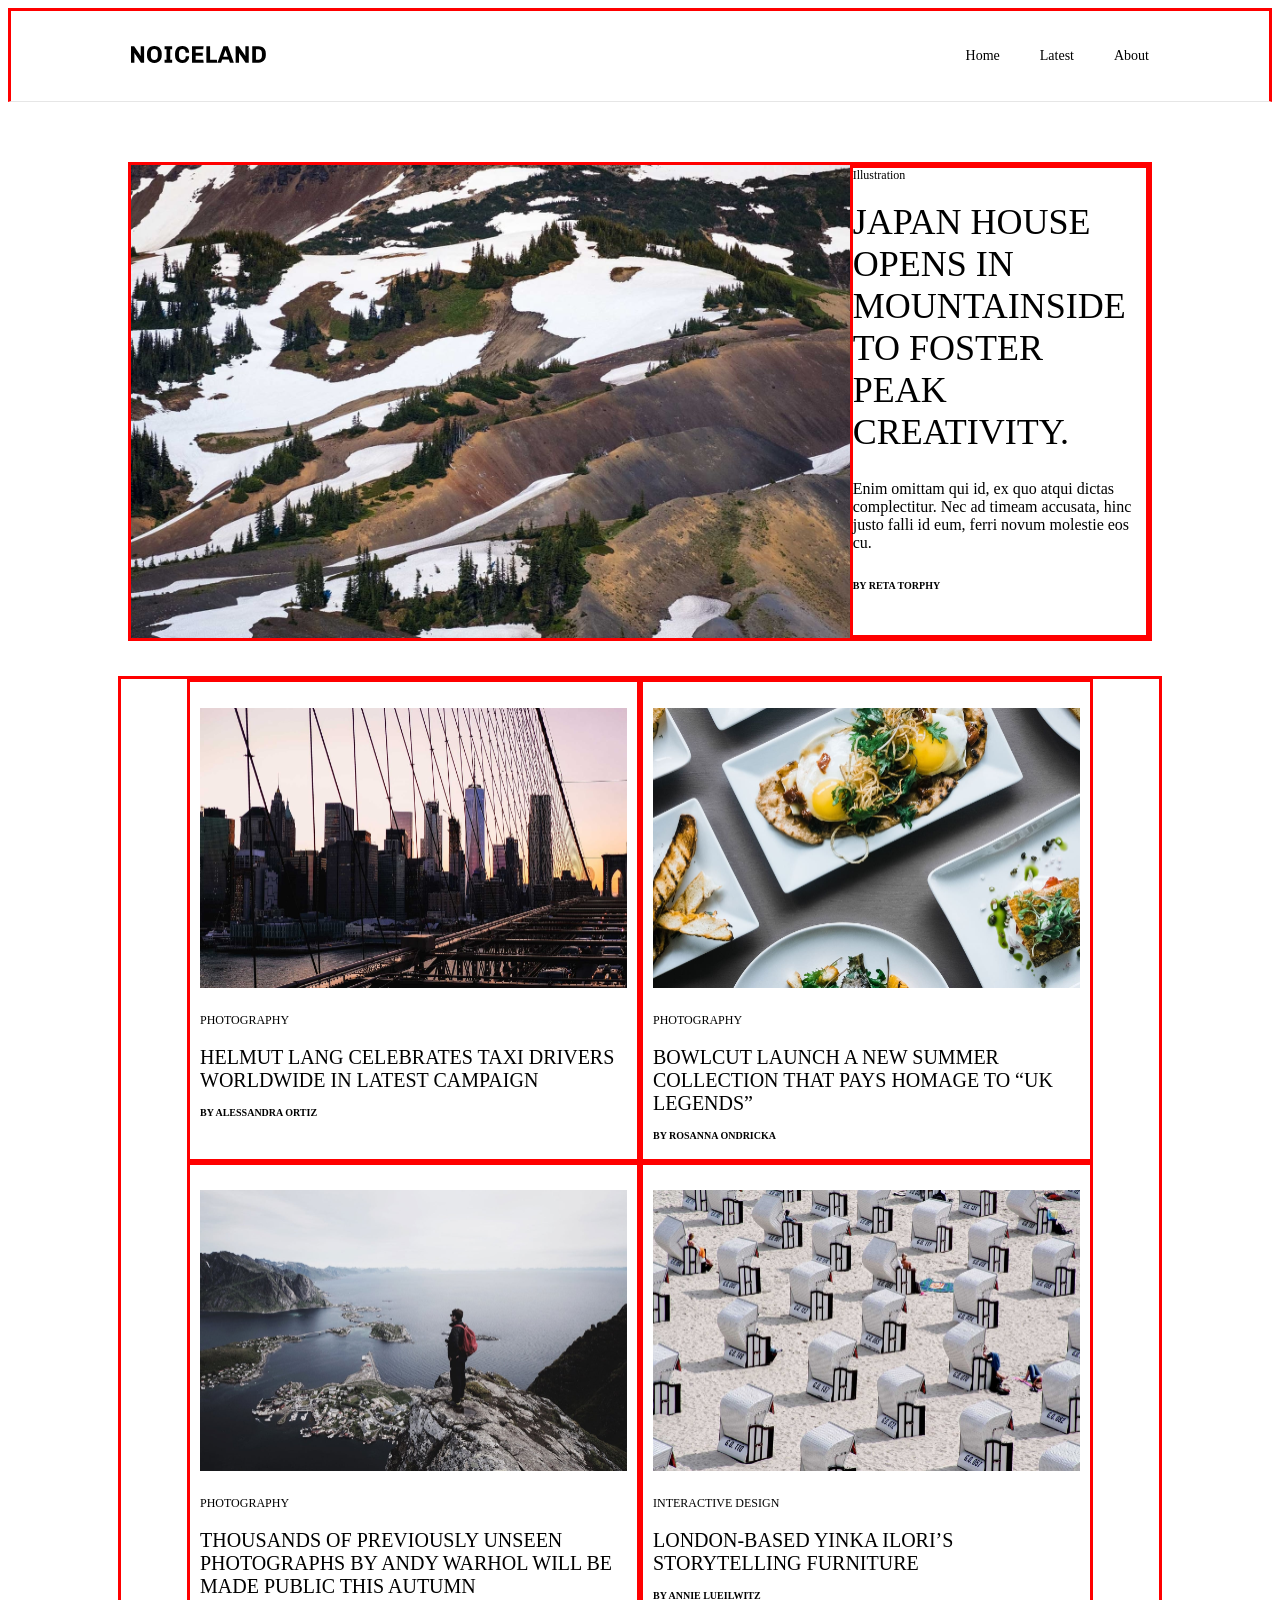
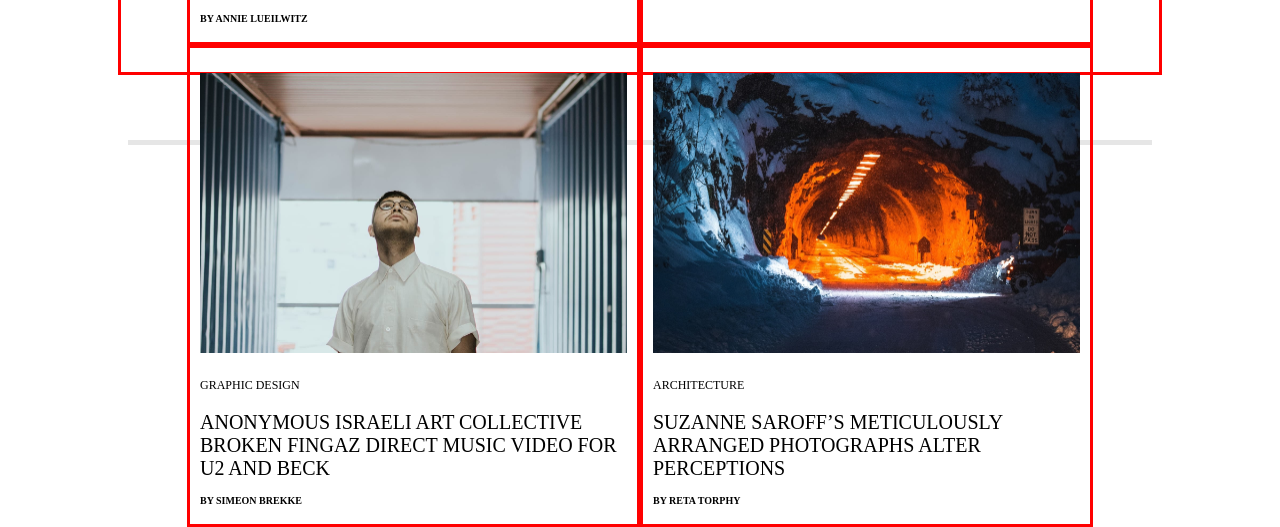
==== noiceland.html @ 3f0eadf8 "add noiceland.html noiceland.css" ====
<!DOCTYPE html>
<html lang="en">
<head>
    <meta charset="UTF-8">
    <meta name="viewport" content="width=device-width, initial-scale=1.0">
    <title>Noiceland</title>
    <link rel="stylesheet" href="css/bootstrap.min.css"/>
	<link rel="stylesheet" href="noiceland.css">
</head>
<body>
    <header class="header markup">
        <div class="header-logo">
            <img src="/img/logo.svg">
        </div>
        <nav class="nav-menu">
            <a href="#">Home</a><a href="#">Latest</a><a href="#">About</a>
        </nav>
    </header>
    <p></p>
    <div class="container_1 markup">
        <img src="/img/foto_0.svg">
        <div class="card_0 markup">
            <span class="text-top">Illustration</span>
            <span class="text-head">JAPAN HOUSE OPENS IN MOUNTAINSIDE TO FOSTER PEAK CREATIVITY.</span>
         <span class="text-parag">Enim omittam qui id, ex quo atqui dictas complectitur. Nec ad timeam accusata, hinc justo falli id eum, ferri novum molestie eos cu.</span>
            <span class="text-bottom">BY RETA TORPHY</span>
        </div>
    </div>

    <div class="container_2 markup">
        <div class="card_1 markup">
            <img src="/img/foto_1.svg">
            <span class="text-top">PHOTOGRAPHY</span>
            <span class="text-head">HELMUT LANG CELEBRATES TAXI DRIVERS WORLDWIDE IN LATEST CAMPAIGN</span>
            <span class="text-bottom">BY ALESSANDRA ORTIZ</span>

        </div>
        <div class="card_1 markup">
            <img src="/img/foto_2.svg">
            <span class="text-top">PHOTOGRAPHY</span>
            <span class="text-head">BOWLCUT LAUNCH A NEW SUMMER COLLECTION THAT PAYS HOMAGE TO “UK LEGENDS”</span>
            <span class="text-bottom">BY ROSANNA ONDRICKA</span>
        </div>
        <div class="card_1 markup">
            <img src="/img/foto_3.svg">
            <span class="text-top">PHOTOGRAPHY</span>
            <span class="text-head">THOUSANDS OF PREVIOUSLY UNSEEN PHOTOGRAPHS BY ANDY WARHOL WILL BE MADE PUBLIC THIS AUTUMN</span>
            <span class="text-bottom">BY ANNIE LUEILWITZ</span>

        </div>
        <div class="card_1 markup">
            <img src="/img/foto_4.svg">
            <span class="text-top">INTERACTIVE DESIGN</span>
            <span class="text-head">LONDON-BASED YINKA ILORI’S STORYTELLING FURNITURE</span>
            <span class="text-bottom">BY ANNIE LUEILWITZ</span>

        </div>
        <div class="card_1 markup">
            <img src="/img/foto_5.svg">
            <span class="text-top">GRAPHIC DESIGN</span>
            <span class="text-head">ANONYMOUS ISRAELI ART COLLECTIVE BROKEN FINGAZ DIRECT MUSIC VIDEO FOR U2 AND BECK</span>
            <span class="text-bottom">BY SIMEON BREKKE</span>

        </div>
        <div class="card_1 markup">
            <img src="/img/foto_6.svg">
            <span class="text-top">ARCHITECTURE</span>
            <span class="text-head">SUZANNE SAROFF’S METICULOUSLY ARRANGED PHOTOGRAPHS ALTER PERCEPTIONS</span>
            <span class="text-bottom">BY RETA TORPHY</span>
        </div>

    </div>
    <hr class="hr-line">

    <footer>
    </footer>


    <script src="js/bootstrap.bundle.min.js"></script>
</body>
</html>
---- noiceland.css ----
.markup {
	border-color: red;
	border-style: solid;
}

.header {
	display: flex;
	flex-direction: row;
	justify-content: space-between;
	padding: 0px 120px;
	height: 90px;
	align-items: center;
	
	border-bottom-color: #e6e6e6;
	border-bottom-width: 1px;
	border-bottom-style: solid;
}

.header-menu {
	display: flex;
	flex-direction: row;
}

.inline-container {
  display: inline-flex;
  gap: 8px;
  background: #eee;
  padding: 5px;
}

.nav-menu {
	display: inline-flex;
	flex-direction: row;
}

.nav-menu a {
	color: black;
	text-decoration: none;
	font-size: 14px;
}

.nav-menu a:nth-child(2) {
  margin: 0px 40px;
}

.container_1 {
    display: flex;
	flex-direction: row;
	justify-content: space-between;
    height: 472.5px;
    padding: 0px 0px 0px 0px;
    margin: 60px 120px 35.5px;
}

.card_0 {
    display: flex;
	flex-direction: column;
	justify-content: start;
    width: 480px;
    height: 342px
    padding: 50px 1px 1px 1px;
}

.container_2 {
    display: flex;
	flex-direction: row;
	flex-wrap: wrap;
	justify-content: center;
    height: 993px;
    padding: 0px 0px 0px 0px;
    margin: 0px 110px 65px;
}

.hr-line {
    border: none;
    height: 5px;
    background-color: #e6e6e6;
    margin: 0px 120px;
}

.card_1 {
    display: flex;
	flex-direction: column;
	justify-content: start;
    width: 427px;
    height: 200px
    background-color: #f0f0f0;
    padding:25.5px 10px 0px;
    margin: 0px 0px 0px;
}

.container_1 img {
    width: 721px
    height: 474px
}

.card_1 img {
  margin-bottom: 25px;
}

.card_1 span {
  margin-bottom: 18px;
}

.container_2 .text-head {
  font-size: 20px;
  margin-bottom: 15px;
}

@font-face {
  font-family: 'top';
  src: url('../font\Libre Franklin\LibreFranklin.ttf') format('truetype');
}

@font-face {
  font-family: 'head';
  src: url('../font\Libre Franklin\TenorSans.ttf') format('truetype');
  font-weight: normal;
  font-style: normal;
}

@font-face {
  font-family: 'parag';
  src: url('../font\Source Serif Pro\SourceSerifPro-Light.ttf') format('truetype');
  font-weight: normal;
  font-style: normal;
}

@font-face {
  font-family: 'bottom';
  src: url('..font\Libre Franklin\LibreFranklin.ttf') format('truetype');
  font-weight: 700;
  font-style: normal;
}

.text-top {
  font-family: 'top', serif;
  font-weight: 400;
  font-size: 12px;
  font-style: regular;
  margin-bottom: 18px
}

.text-head {
  font-family: 'head', serif;
  font-weight: 400;
  font-size: 36px;
  font-style: regular;
  margin-bottom: 27px
}

.text-parag {
  font-family: 'parag', serif;
  font-weight: 400;
  font-size: 16px;
  font-style: regular;
  margin-bottom: 28px
}

.text-bottom {
  font-family: 'bottom', serif;
  font-weight: 700;
  font-size: 10px;
  font-style: bold;
}
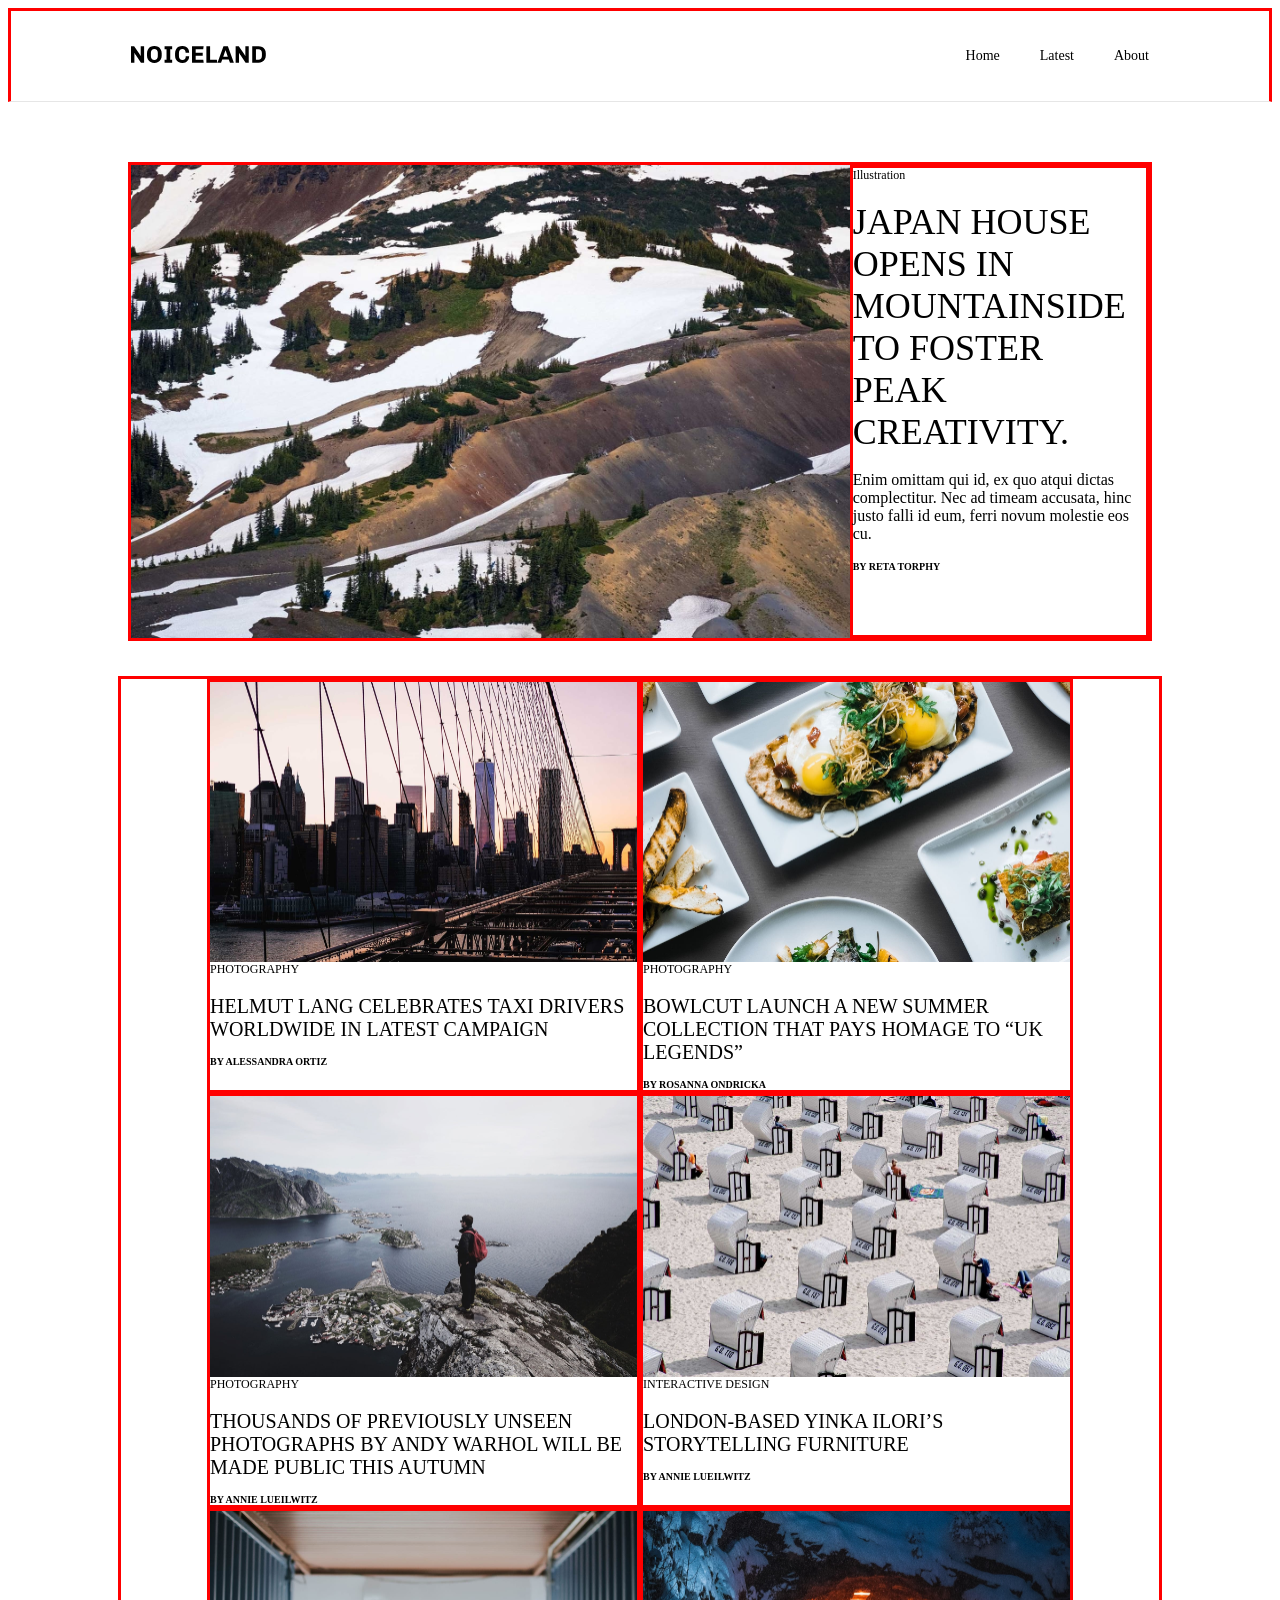
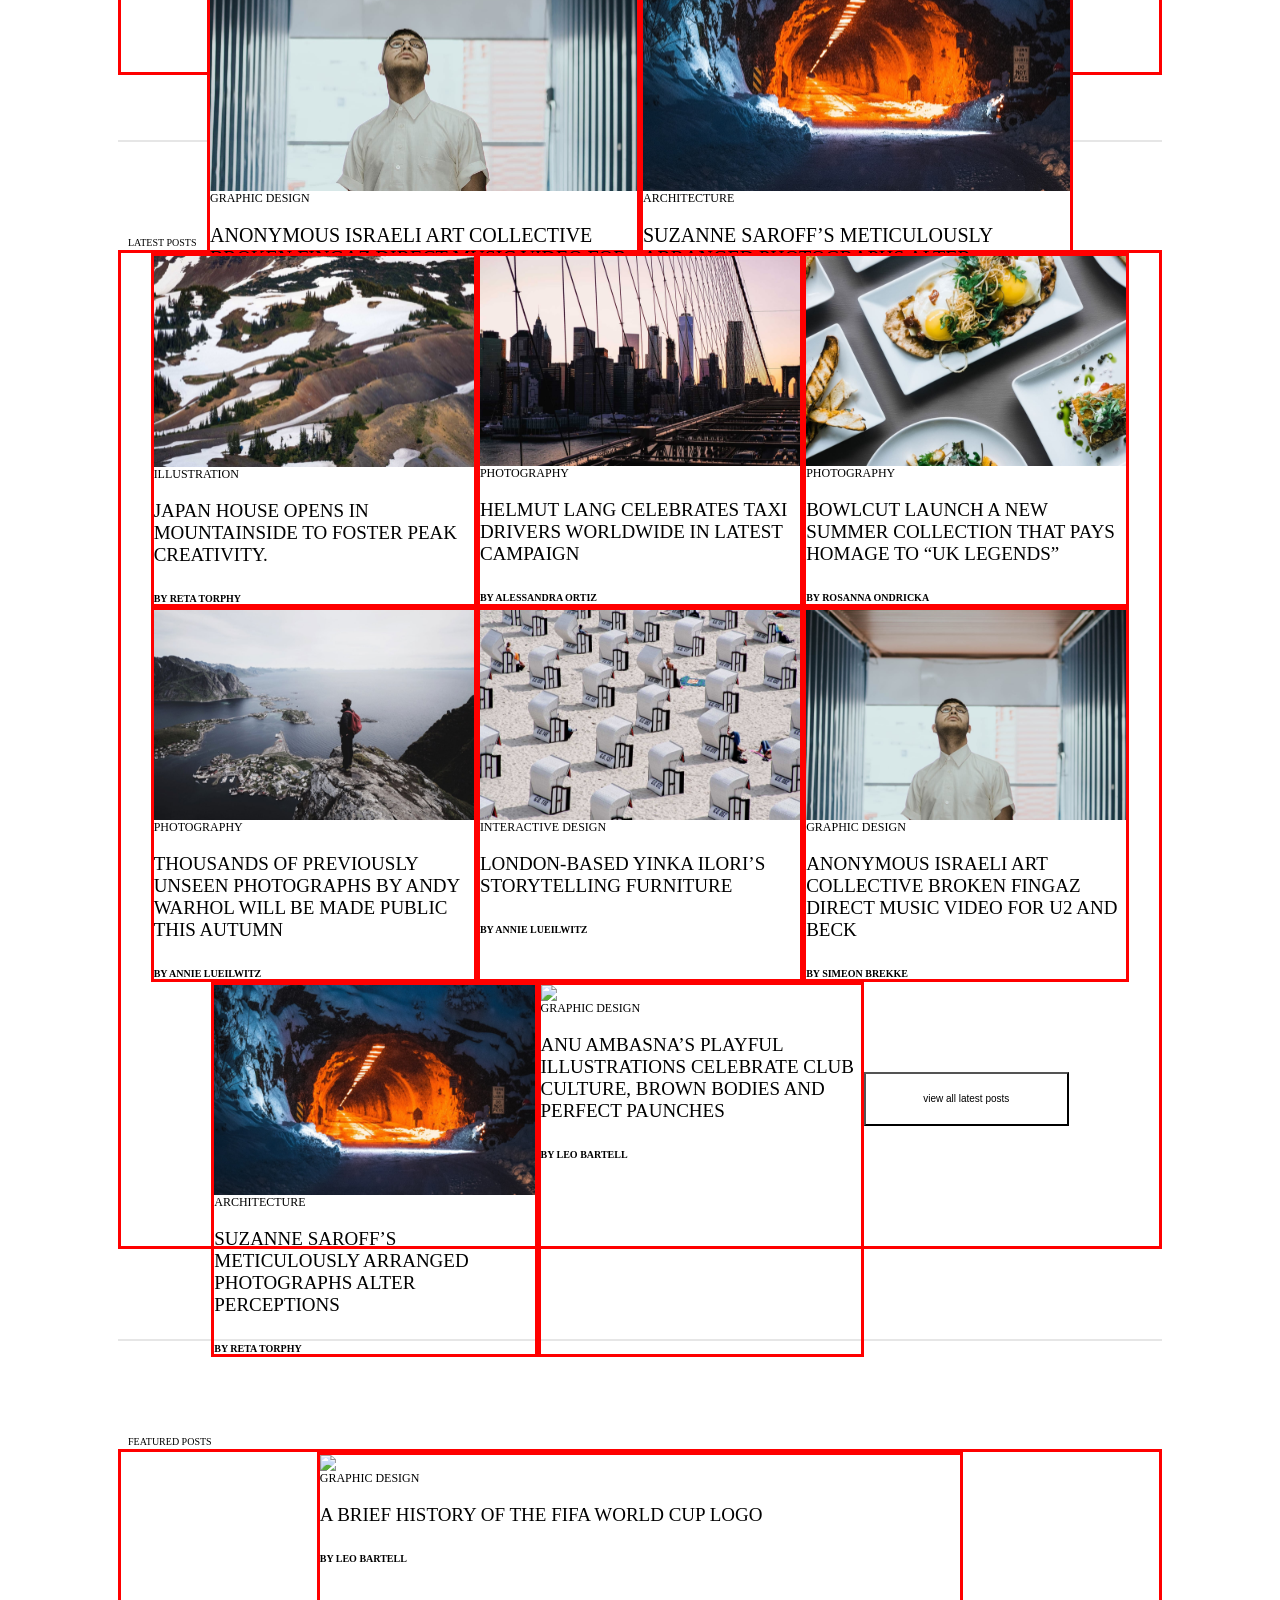
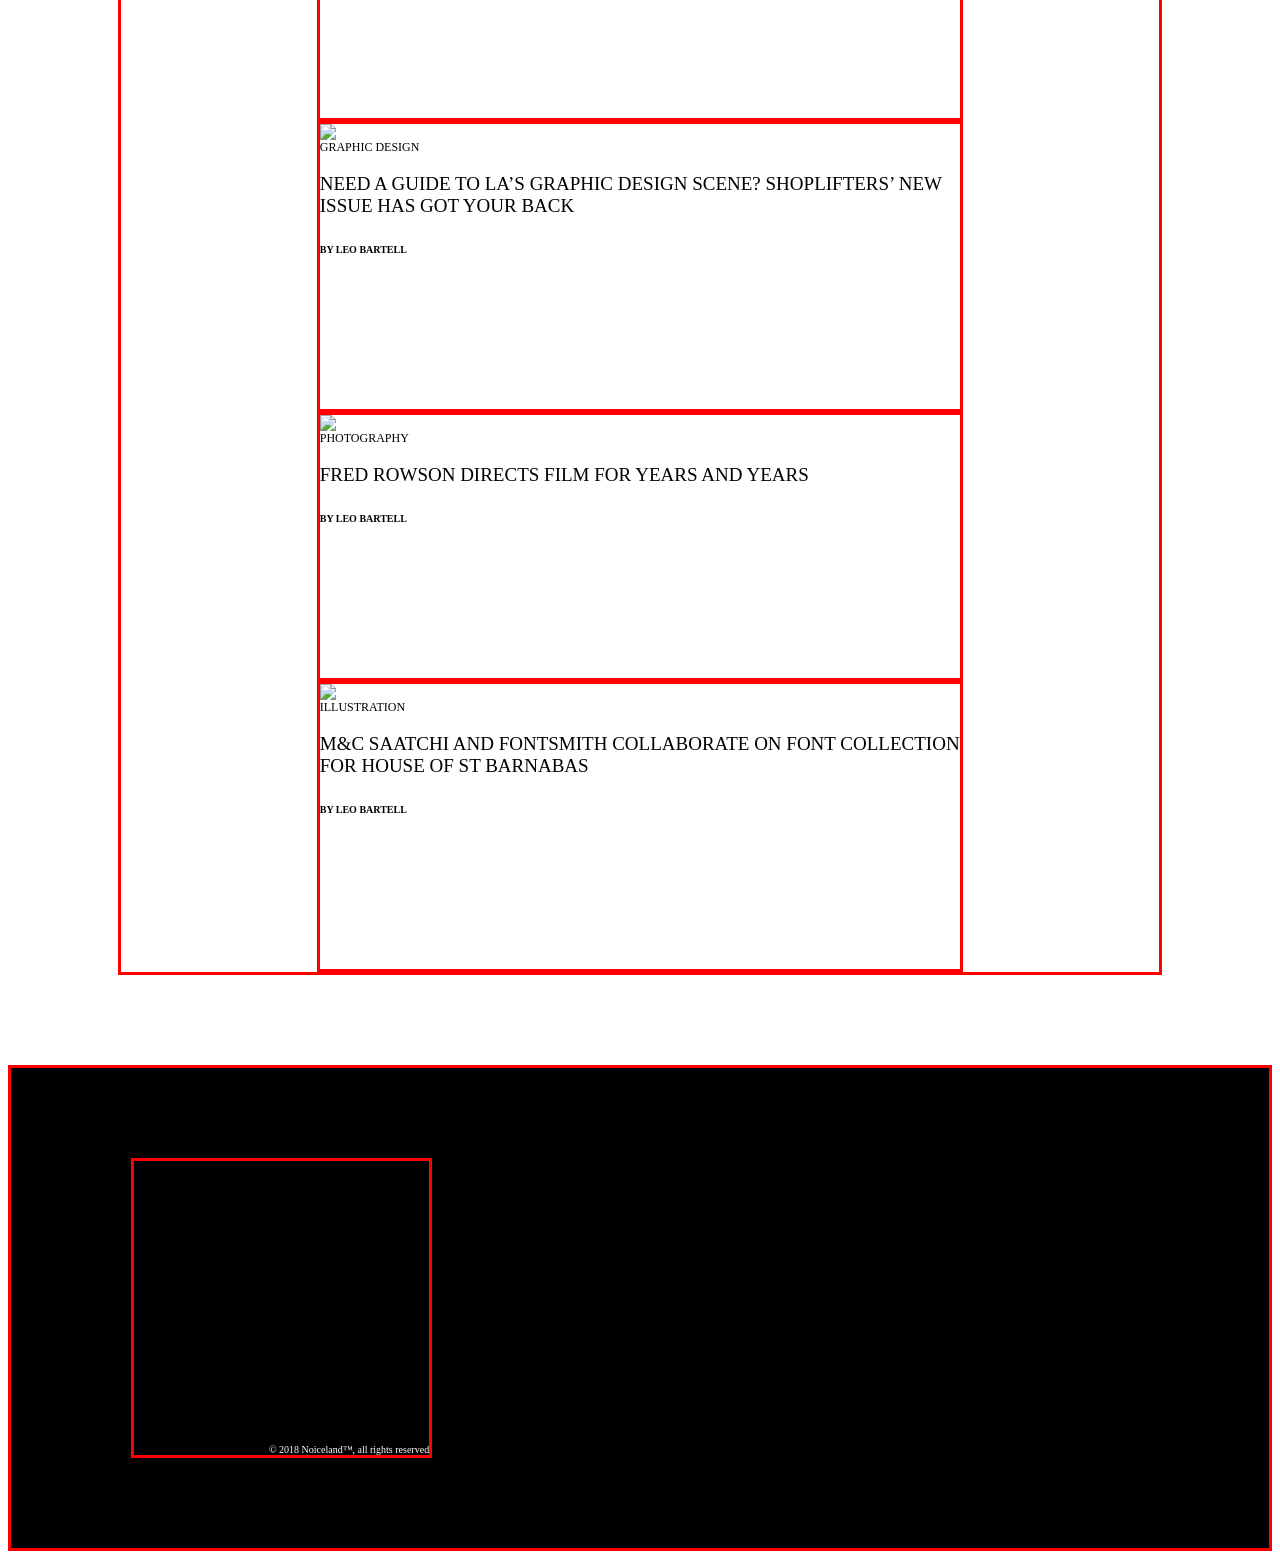
==== commit ea1a8ced: "addition" ====
--- a/noiceland.html
+++ b/noiceland.html
@@ -8,18 +8,18 @@
 	<link rel="stylesheet" href="noiceland.css">
 </head>
 <body>
-    <header class="header markup">
-        <div class="header-logo">
-            <img src="/img/logo.svg">
+    <header class="header markup_boundaries">
+        <div class="header-logo1">
+            <img class="f" src="/img/logo.svg">
         </div>
         <nav class="nav-menu">
             <a href="#">Home</a><a href="#">Latest</a><a href="#">About</a>
         </nav>
     </header>
     <p></p>
-    <div class="container_1 markup">
+    <div class="container_1 markup_boundaries">
         <img src="/img/foto_0.svg">
-        <div class="card_0 markup">
+        <div class="card_1 markup_boundaries">
             <span class="text-top">Illustration</span>
             <span class="text-head">JAPAN HOUSE OPENS IN MOUNTAINSIDE TO FOSTER PEAK CREATIVITY.</span>
          <span class="text-parag">Enim omittam qui id, ex quo atqui dictas complectitur. Nec ad timeam accusata, hinc justo falli id eum, ferri novum molestie eos cu.</span>
@@ -27,42 +27,43 @@
         </div>
     </div>
 
-    <div class="container_2 markup">
-        <div class="card_1 markup">
+    <div class="container_2 markup_boundaries">
+        <div class="card_2 markup_boundaries">
             <img src="/img/foto_1.svg">
             <span class="text-top">PHOTOGRAPHY</span>
             <span class="text-head">HELMUT LANG CELEBRATES TAXI DRIVERS WORLDWIDE IN LATEST CAMPAIGN</span>
             <span class="text-bottom">BY ALESSANDRA ORTIZ</span>
+        </div>
 
-        </div>
-        <div class="card_1 markup">
+        <div class="card_2 markup_boundaries">
             <img src="/img/foto_2.svg">
             <span class="text-top">PHOTOGRAPHY</span>
             <span class="text-head">BOWLCUT LAUNCH A NEW SUMMER COLLECTION THAT PAYS HOMAGE TO “UK LEGENDS”</span>
             <span class="text-bottom">BY ROSANNA ONDRICKA</span>
         </div>
-        <div class="card_1 markup">
+
+        <div class="card_2 markup_boundaries">
             <img src="/img/foto_3.svg">
             <span class="text-top">PHOTOGRAPHY</span>
             <span class="text-head">THOUSANDS OF PREVIOUSLY UNSEEN PHOTOGRAPHS BY ANDY WARHOL WILL BE MADE PUBLIC THIS AUTUMN</span>
             <span class="text-bottom">BY ANNIE LUEILWITZ</span>
+        </div>
 
-        </div>
-        <div class="card_1 markup">
+        <div class="card_2 markup_boundaries">
             <img src="/img/foto_4.svg">
             <span class="text-top">INTERACTIVE DESIGN</span>
             <span class="text-head">LONDON-BASED YINKA ILORI’S STORYTELLING FURNITURE</span>
             <span class="text-bottom">BY ANNIE LUEILWITZ</span>
+        </div>
 
-        </div>
-        <div class="card_1 markup">
+        <div class="card_2 markup_boundaries">
             <img src="/img/foto_5.svg">
             <span class="text-top">GRAPHIC DESIGN</span>
             <span class="text-head">ANONYMOUS ISRAELI ART COLLECTIVE BROKEN FINGAZ DIRECT MUSIC VIDEO FOR U2 AND BECK</span>
             <span class="text-bottom">BY SIMEON BREKKE</span>
+        </div>
 
-        </div>
-        <div class="card_1 markup">
+        <div class="card_2 markup_boundaries">
             <img src="/img/foto_6.svg">
             <span class="text-top">ARCHITECTURE</span>
             <span class="text-head">SUZANNE SAROFF’S METICULOUSLY ARRANGED PHOTOGRAPHS ALTER PERCEPTIONS</span>
@@ -71,10 +72,104 @@
 
     </div>
     <hr class="hr-line">
+    <span class="text-bottom_2">LATEST POSTS</span>
 
-    <footer>
+    <div class="container_3 markup_boundaries">
+        <div class="card_3 markup_boundaries">
+            <img src="/img/foto_0.svg">
+            <span class="text-top">ILLUSTRATION</span>
+            <span class="text-head_2">JAPAN HOUSE OPENS IN MOUNTAINSIDE TO FOSTER PEAK CREATIVITY.</span>
+            <span class="text-bottom">BY RETA TORPHY</span>
+        </div>
+
+        <div class="card_3 markup_boundaries">
+            <img src="/img/foto_1.svg">
+            <span class="text-top">PHOTOGRAPHY</span>
+            <span class="text-head_2">HELMUT LANG CELEBRATES TAXI DRIVERS WORLDWIDE IN LATEST CAMPAIGN</span>
+            <span class="text-bottom">BY ALESSANDRA ORTIZ</span>
+        </div>
+
+        <div class="card_3 markup_boundaries">
+            <img src="/img/foto_2.svg">
+            <span class="text-top">PHOTOGRAPHY</span>
+            <span class="text-head_2">BOWLCUT LAUNCH A NEW SUMMER COLLECTION THAT PAYS HOMAGE TO “UK LEGENDS”</span>
+            <span class="text-bottom">BY ROSANNA ONDRICKA</span>
+        </div>
+
+        <div class="card_3 markup_boundaries">
+            <img src="/img/foto_3.svg">
+            <span class="text-top">PHOTOGRAPHY</span>
+            <span class="text-head_2">THOUSANDS OF PREVIOUSLY UNSEEN PHOTOGRAPHS BY ANDY WARHOL WILL BE MADE PUBLIC THIS AUTUMN</span>
+            <span class="text-bottom">BY ANNIE LUEILWITZ</span>
+        </div>
+
+        <div class="card_3 markup_boundaries">
+            <img src="/img/foto_4.svg">
+            <span class="text-top">INTERACTIVE DESIGN</span>
+            <span class="text-head_2">LONDON-BASED YINKA ILORI’S STORYTELLING FURNITURE</span>
+            <span class="text-bottom">BY ANNIE LUEILWITZ</span>
+        </div>
+
+        <div class="card_3 markup_boundaries">
+            <img src="/img/foto_5.svg">
+            <span class="text-top">GRAPHIC DESIGN</span>
+            <span class="text-head_2">ANONYMOUS ISRAELI ART COLLECTIVE BROKEN FINGAZ DIRECT MUSIC VIDEO FOR U2 AND BECK</span>
+            <span class="text-bottom">BY SIMEON BREKKE</span>
+        </div>
+
+        <div class="card_3 markup_boundaries">
+            <img src="/img/foto_6.svg">
+            <span class="text-top">ARCHITECTURE</span>
+            <span class="text-head_2">SUZANNE SAROFF’S METICULOUSLY ARRANGED PHOTOGRAPHS ALTER PERCEPTIONS</span>
+            <span class="text-bottom">BY RETA TORPHY</span>
+        </div>
+
+        <div class="card_3 markup_boundaries">
+            <img src="/img/foto_7.svg">
+            <span class="text-top">GRAPHIC DESIGN</span>
+            <span class="text-head_2">ANU AMBASNA’S PLAYFUL ILLUSTRATIONS CELEBRATE CLUB CULTURE, BROWN BODIES AND PERFECT PAUNCHES</span>
+            <span class="text-bottom">BY LEO BARTELL</span>
+        </div>
+        <button type="button" class="btn btn-light buttom">view all latest posts</button>
+    </div>
+    <hr class="hr-line">
+    <span class="text-bottom_2">FEATURED POSTS</span>
+    <div class="container_4 markup_boundaries">
+        <div class="card_4 markup_boundaries">
+            <img src="/img/foto_8.svg">
+            <span class="text-top">GRAPHIC DESIGN</span>
+            <span class="text-head_2">A BRIEF HISTORY OF THE FIFA WORLD CUP LOGO</span>
+            <span class="text-bottom">BY LEO BARTELL</span>
+        </div>
+
+        <div class="card_4 markup_boundaries">
+            <img src="/img/foto_9.svg">
+            <span class="text-top">GRAPHIC DESIGN</span>
+            <span class="text-head_2">NEED A GUIDE TO LA’S GRAPHIC DESIGN SCENE? SHOPLIFTERS’ NEW ISSUE HAS GOT YOUR BACK</span>
+            <span class="text-bottom">BY LEO BARTELL</span>
+        </div>
+
+        <div class="card_4 markup_boundaries">
+            <img src="/img/foto_10.svg">
+            <span class="text-top">PHOTOGRAPHY</span>
+            <span class="text-head_2">FRED ROWSON DIRECTS FILM FOR YEARS AND YEARS</span>
+            <span class="text-bottom">BY LEO BARTELL</span>
+        </div>
+
+        <div class="card_4 markup_boundaries">
+            <img src="/img/foto_11.svg">
+            <span class="text-top">ILLUSTRATION</span>
+            <span class="text-head_2">M&C SAATCHI AND FONTSMITH COLLABORATE ON FONT COLLECTION FOR HOUSE OF ST BARNABAS</span>
+            <span class="text-bottom">BY LEO BARTELL</span>
+        </div>
+    </div>
+    <footer class="container_5 markup_boundaries">
+        <div class="card_50 markup_boundaries">
+            <img class="resize" src="/img/logo_invers.png">
+            <span class="text-bottom_2">© 2018 Noiceland™, all rights reserved</span>
+        </div>
+
     </footer>
-
 
     <script src="js/bootstrap.bundle.min.js"></script>
 </body>
--- a/noiceland.css
+++ b/noiceland.css
@@ -1,8 +1,11 @@
-.markup {
+.markup_boundaries {
 	border-color: red;
 	border-style: solid;
 }
 
+.f {
+    fill: red;
+}
 .header {
 	display: flex;
 	flex-direction: row;
@@ -52,7 +55,7 @@
     margin: 60px 120px 35.5px;
 }
 
-.card_0 {
+.card_1 {
     display: flex;
 	flex-direction: column;
 	justify-content: start;
@@ -71,31 +74,86 @@
     margin: 0px 110px 65px;
 }
 
+.card_2 {
+    display: flex;
+	flex-direction: column;
+	justify-content: start;
+    width: 427px;
+    height: 200px
+    padding:25.5px 10px 0px;
+    margin: 0px 0px 0px;
+}
+
+.container_3 {
+    display: flex;
+	flex-direction: row;
+	flex-wrap: wrap;
+	justify-content: center;
+    height: 993px;
+    padding: 0px 0px 0px 0px;
+    margin: 0px 110px 90px;
+}
+
+.card_3 {
+    display: flex;
+	flex-direction: column;
+	justify-content: start;
+    width: 320.25px;
+    height: 150px
+    padding:25.5px 10px 0px;
+    margin: 0px 0px 0px;
+}
+
+.container_4 {
+    display: flex;
+	flex-direction: row;
+	flex-wrap: wrap;
+	justify-content: center;
+    height: 1120px;
+    padding: 0px 0px 0px 0px;
+    margin: 0px 110px 90px;
+}
+
+.card_4 {
+    display: flex;
+	flex-direction: column;
+	justify-content: start;
+    width: 640.5px;
+    height: 300px
+    padding:25.5px 10px 0px;
+    margin: 0px 0px 0px;
+}
+
+.container_5 {
+    display: flex;
+	flex-direction: row;
+	flex-wrap: wrap;
+	background: black;
+	justify-content: left;
+    color: white;
+    height: 300px;
+    padding: 90px 120px;
+    margin: 0px 0px;
+}
+
+.card_50 {
+    display: flex;
+	flex-direction: row;
+	justify-content: left;
+	align-items: flex-end;
+}
+
+
 .hr-line {
     border: none;
-    height: 5px;
+    height: 2px;
     background-color: #e6e6e6;
-    margin: 0px 120px;
-}
-
-.card_1 {
-    display: flex;
-	flex-direction: column;
-	justify-content: start;
-    width: 427px;
-    height: 200px
-    background-color: #f0f0f0;
-    padding:25.5px 10px 0px;
-    margin: 0px 0px 0px;
-}
-
-.container_1 img {
+    margin: 0px 110px 90px;
+}
+.card_1 img {
     width: 721px
     height: 474px
-}
-
-.card_1 img {
-  margin-bottom: 25px;
+    margin-bottom: 25px;
 }
 
 .card_1 span {
@@ -162,4 +220,40 @@
   font-weight: 700;
   font-size: 10px;
   font-style: bold;
-}+}
+.text-bottom_2 {
+  font-family: 'bottom', serif;
+  font-weight: 400;
+  font-size: 10px;
+  font-style: regular;
+  margin: 0px 120px;
+}
+
+footer .text-bottom_2 {
+    margin: 0px;
+}
+
+.card_3 text-top {
+    font-size: 10px;
+}
+
+.text-head_2 {
+  font-family: 'head', serif;
+  font-weight: 400;
+  font-size: 19px;
+  font-style: regular;
+  margin-bottom: 27px
+}
+.buttom {
+    border-color: black;
+    background: none;
+    border-radius: 0px;
+    font-size: 10px;
+    width: 205px;
+    height: 54px;
+    margin: 90px 0px 0px 0px;
+}
+.resize {
+    width: 135px;
+    height: 17px;
+}
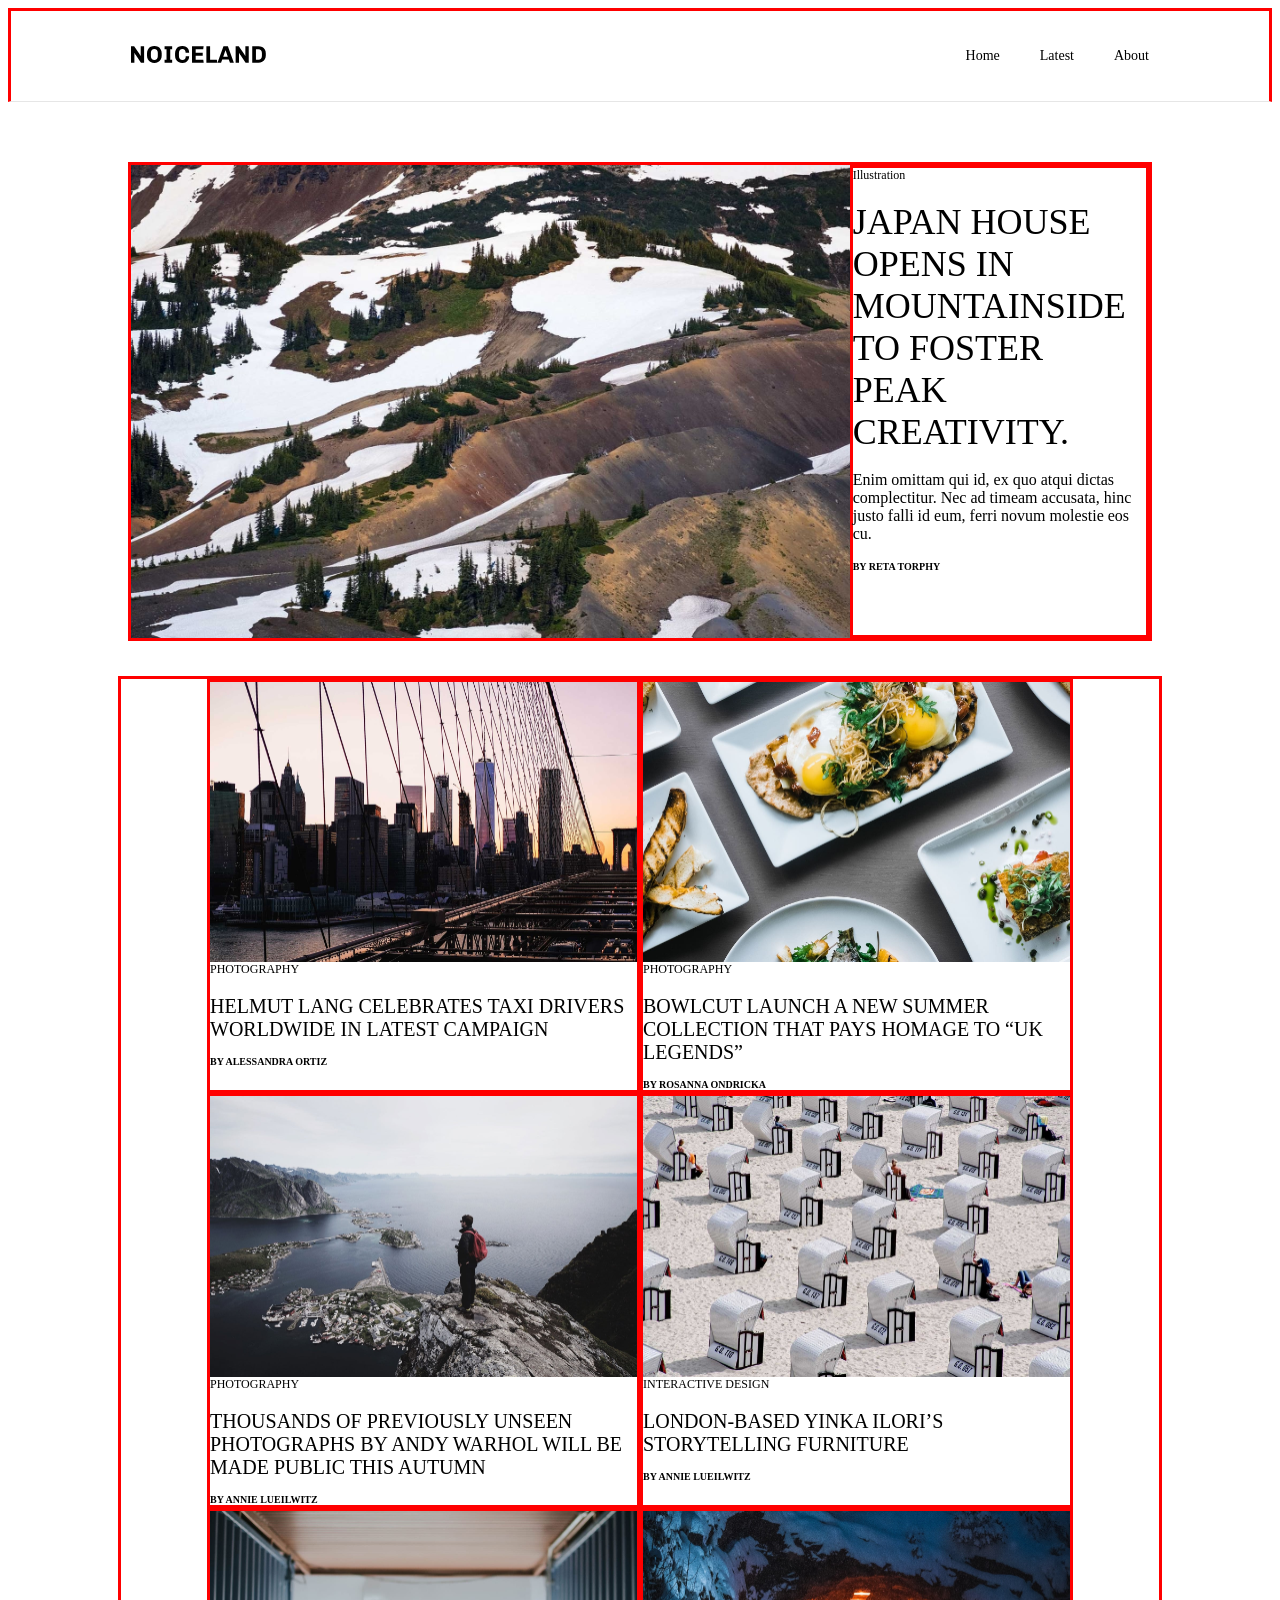
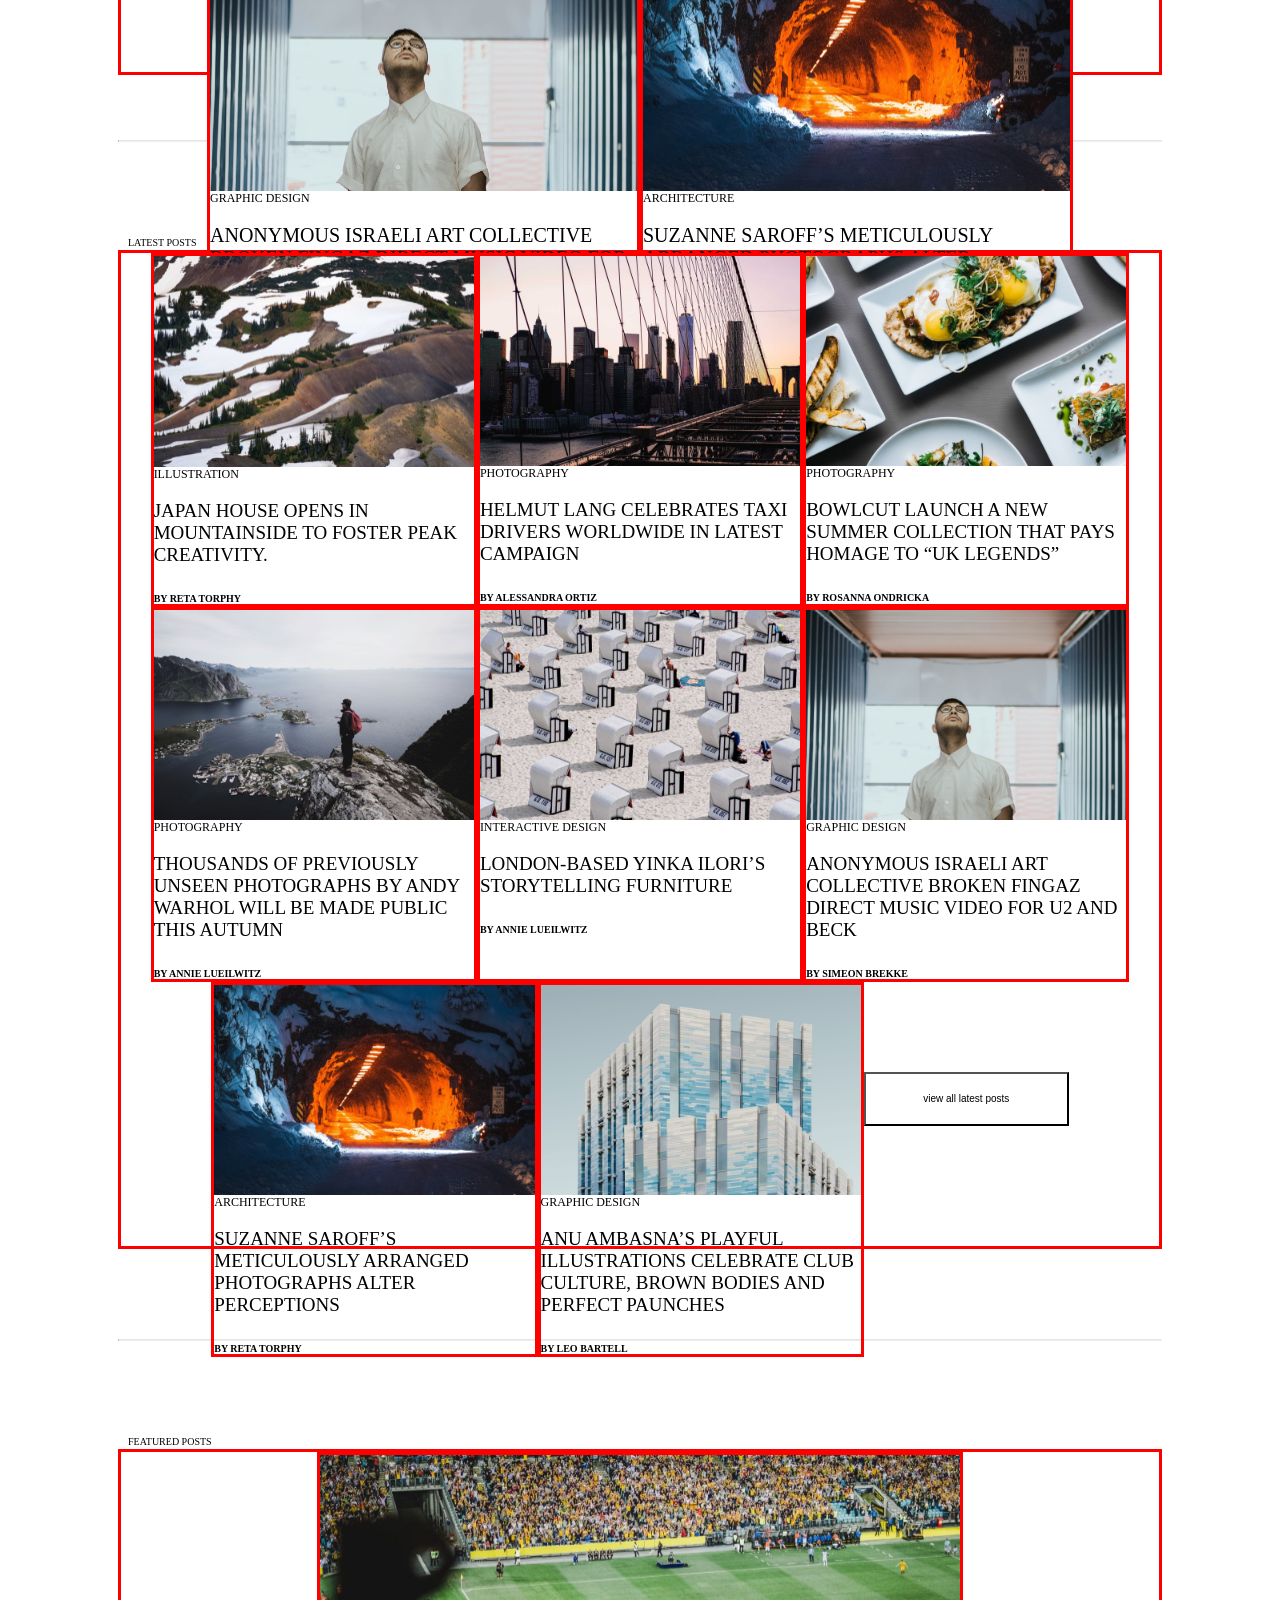
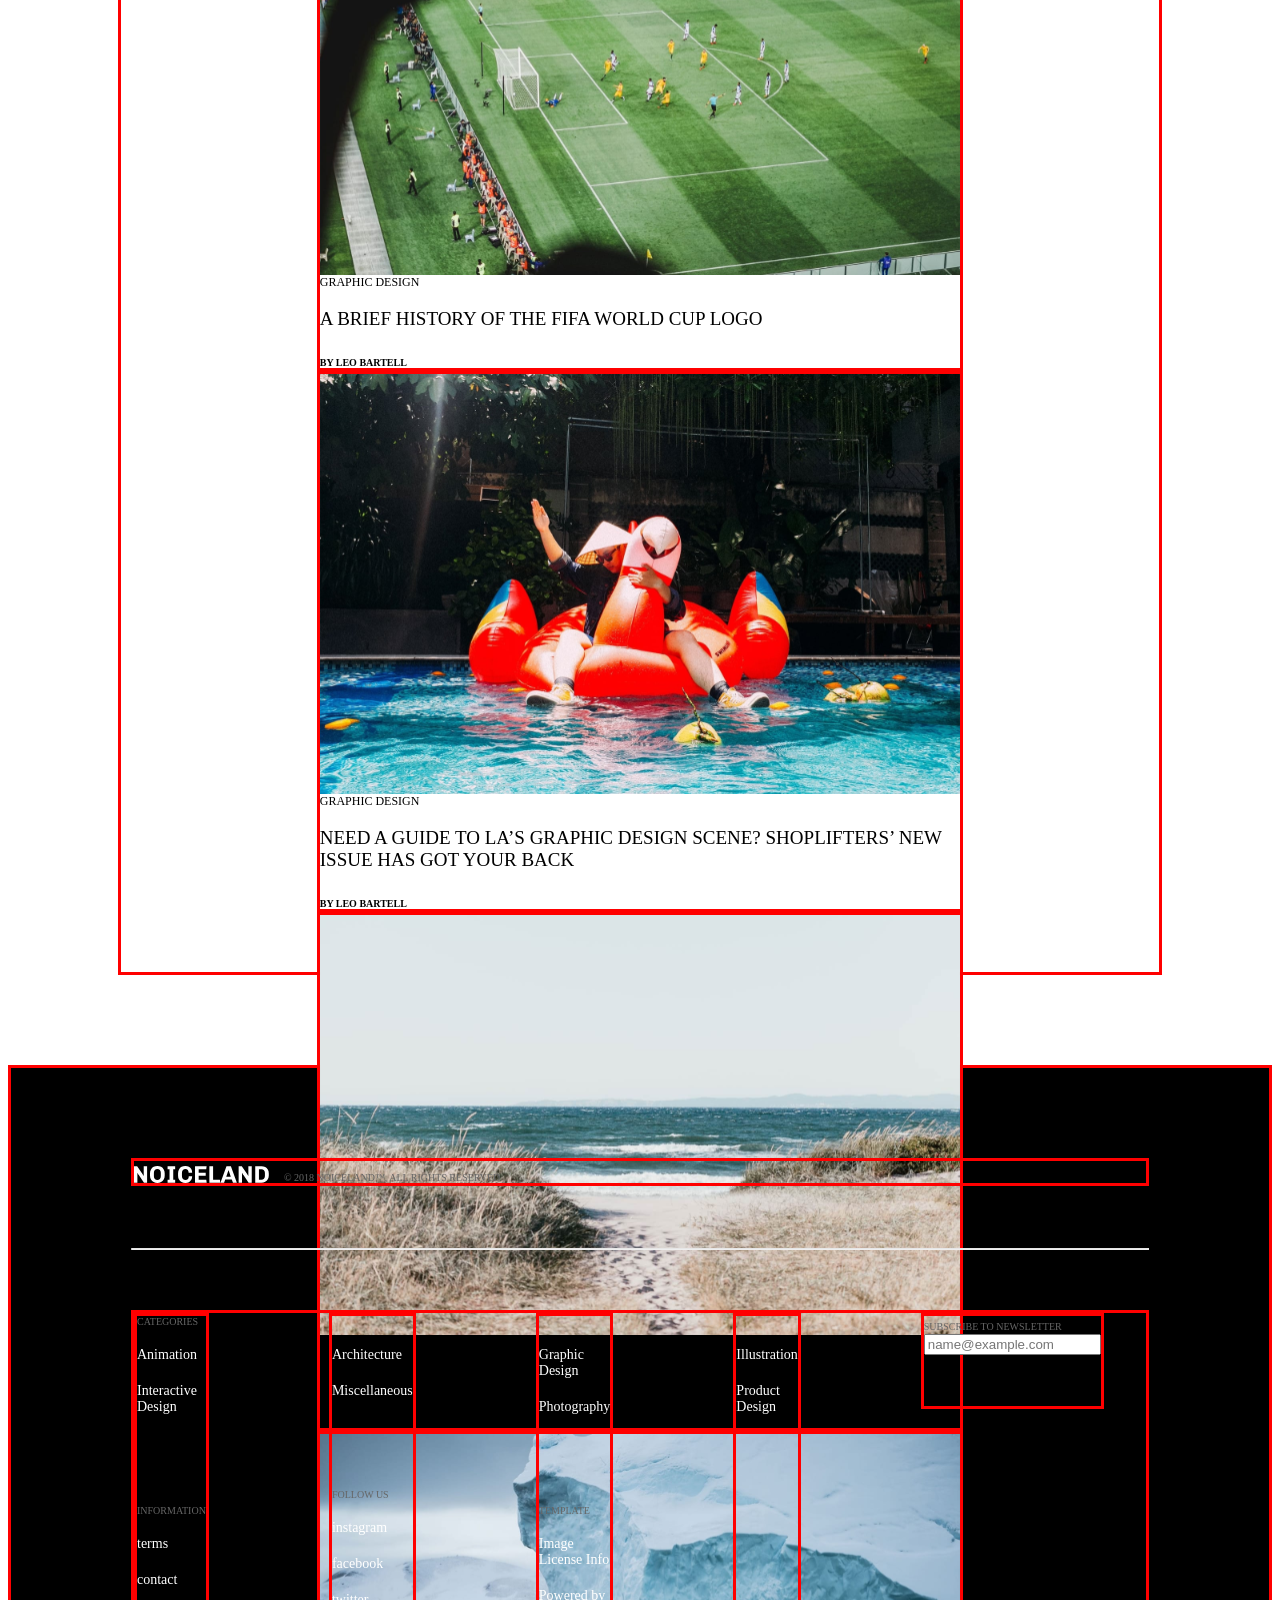
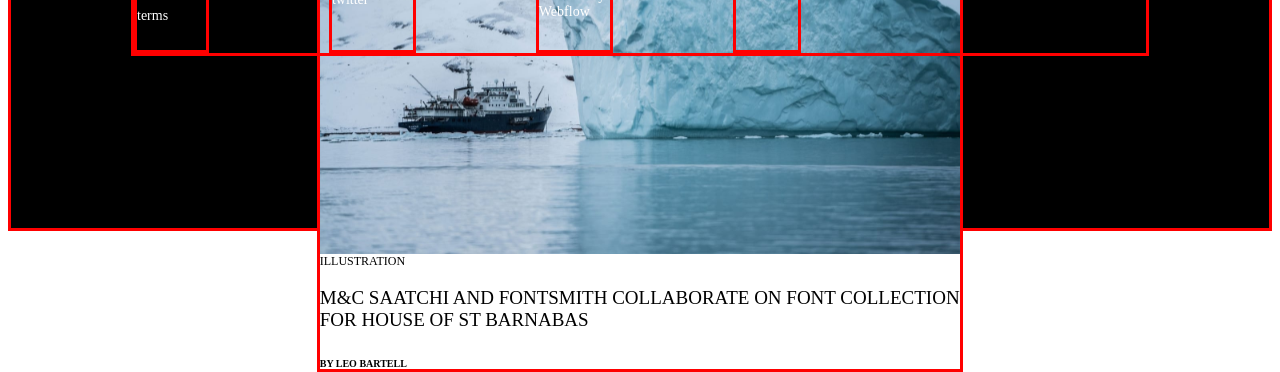
==== commit c0e58475: "fix" ====
--- a/noiceland.html
+++ b/noiceland.html
@@ -166,7 +166,62 @@
     <footer class="container_5 markup_boundaries">
         <div class="card_50 markup_boundaries">
             <img class="resize" src="/img/logo_invers.png">
-            <span class="text-bottom_2">© 2018 Noiceland™, all rights reserved</span>
+            <span class="text-level_1">© 2018 NOICELAND™, ALL RIGHTS RESERVED</span>
+        </div>
+        <hr class="hr-line_1">
+        <div class="container_6 markup_boundaries">
+            <div class="card_60 markup_boundaries">
+                <span class="text-level_1">CATEGORIES</span>
+                <span class="text-level_2">Animation</span>
+                <span class="text-level_2">Interactive Design</span>
+                <span class="spacing"></span>
+                <span class="text-level_1">INFORMATION</span>
+                <span class="text-level_2">terms</span>
+                <span class="text-level_2">contact</span>
+                <span class="text-level_2">terms</span>
+            </div>
+
+            <div class="card_60 markup_boundaries">
+                <span class="text-level_1">&nbsp</span>
+                <span class="text-level_2">Architecture</span>
+                <span class="text-level_2">Miscellaneous</span>
+                <span class="spacing"></span>
+                <span class="text-level_1">FOLLOW US</span>
+                <span class="text-level_2">instagram</span>
+                <span class="text-level_2">facebook</span>
+                <span class="text-level_2">twitter</span>
+            </div>
+
+            <div class="card_60 markup_boundaries">
+                <span class="text-level_1">&nbsp</span>
+                <span class="text-level_2">Graphic Design</span>
+                <span class="text-level_2">Photography</span>
+                <span class="spacing"></span>
+                <span class="text-level_1">TEMPLATE</span>
+                <span class="text-level_2">Image License Info</span>
+                <span class="text-level_2">Powered by Webflow</span>
+            </div>
+
+            <div class="card_60 markup_boundaries">
+                <span class="text-level_1">&nbsp</span>
+                <span class="text-level_2">Illustration</span>
+                <span class="text-level_2">Product Design</span>
+            </div>
+
+            <div class="card_61 markup_boundaries">
+                <div class="mb-3">
+                    <label for="exampleInputEmail1" class="form-label text-level_1">SUBSCRIBE TO NEWSLETTER</label>
+                    <input type="email"
+                    class="form-control"
+                    id="exampleInputEmail1"
+                    placeholder="name@example.com">
+                </div>
+                <div>
+
+                </div>
+
+            </div>
+
         </div>
 
     </footer>
--- a/noiceland.css
+++ b/noiceland.css
@@ -126,12 +126,11 @@
 
 .container_5 {
     display: flex;
-	flex-direction: row;
-	flex-wrap: wrap;
+	flex-direction: column;
 	background: black;
 	justify-content: left;
     color: white;
-    height: 300px;
+    height: 580px;
     padding: 90px 120px;
     margin: 0px 0px;
 }
@@ -141,15 +140,46 @@
 	flex-direction: row;
 	justify-content: left;
 	align-items: flex-end;
-}
-
+	height: 22px;
+	margin-bottom: 62px;
+}
+
+.container_6 {
+    display: flex;
+	flex-direction: row;
+	justify-content: left;
+    color: white;
+    height: 340px;
+    padding: 0px 0px;
+    margin: 0px 0px;
+}
+
+.card_60 {
+    display: flex;
+	flex-direction: column;
+	justify-content: left;
+	margin-right: 120px;
+}
+
+.card_61 {
+    display: flex;
+	flex-direction: row;
+	justify-content: left;
+	margin-right: 120px;
+	height: 90px;
+}
 
 .hr-line {
-    border: none;
-    height: 2px;
-    background-color: #e6e6e6;
+    border-top: 1px solid #e6e6e6;
     margin: 0px 110px 90px;
 }
+
+.hr-line_1 {
+    border-top: 1px solid #e6e6e6;
+    margin: 0px 0px 60px;
+
+}
+
 .card_1 img {
     width: 721px
     height: 474px
@@ -172,7 +202,7 @@
 
 @font-face {
   font-family: 'head';
-  src: url('../font\Libre Franklin\TenorSans.ttf') format('truetype');
+  src: url('../font\Tenor Sans\TenorSans.ttf') format('truetype');
   font-weight: normal;
   font-style: normal;
 }
@@ -185,48 +215,79 @@
 }
 
 @font-face {
-  font-family: 'bottom';
-  src: url('..font\Libre Franklin\LibreFranklin.ttf') format('truetype');
-  font-weight: 700;
-  font-style: normal;
+    font-family: 'bottom';
+    src: url('../font\Libre Franklin\LibreFranklin.ttf') format('truetype');
+    font-weight: 700;
+    font-style: normal;
 }
 
 .text-top {
-  font-family: 'top', serif;
-  font-weight: 400;
-  font-size: 12px;
-  font-style: regular;
-  margin-bottom: 18px
+    font-family: 'top', serif;
+    font-weight: 400;
+    font-size: 12px;
+    font-style: normal;
+    margin-bottom: 18px
 }
 
 .text-head {
-  font-family: 'head', serif;
-  font-weight: 400;
-  font-size: 36px;
-  font-style: regular;
-  margin-bottom: 27px
+    font-family: 'head', serif;
+    font-weight: 400;
+    font-size: 36px;
+    font-style: normal;
+    margin-bottom: 27px
 }
 
 .text-parag {
-  font-family: 'parag', serif;
-  font-weight: 400;
-  font-size: 16px;
-  font-style: regular;
-  margin-bottom: 28px
+    font-family: 'parag', serif;
+    font-weight: 400;
+    font-size: 16px;
+    font-style: normal;
+    margin-bottom: 28px
 }
 
 .text-bottom {
-  font-family: 'bottom', serif;
-  font-weight: 700;
-  font-size: 10px;
-  font-style: bold;
+    font-family: 'bottom', serif;
+    font-weight: 700;
+    font-size: 10px;
+    font-style: normal;
 }
 .text-bottom_2 {
-  font-family: 'bottom', serif;
-  font-weight: 400;
-  font-size: 10px;
-  font-style: regular;
-  margin: 0px 120px;
+    font-family: 'bottom', serif;
+    font-weight: 400;
+    font-size: 10px;
+    font-style: normal;
+    margin: 0px 120px;
+}
+
+.text-level_1 {
+    font-family: 'top', serif;
+    font-weight: 400;
+    font-size: 10px;
+    font-style: normal;
+    color: #666666;
+    margin-bottom: 0px;
+}
+
+.card_60 .text-level_1 {
+    margin-bottom: 20px;
+}
+
+.mb-3 .text-level_1 {
+    padding: 0px;
+    margin: 0px 0px 20px;
+}
+
+.text-level_2 {
+    font-family: 'top', serif;
+    font-weight: 400;
+    font-size: 14px;
+    font-style: normal;
+    color: #ffffff;
+    margin-bottom: 20px;
+}
+
+.spacing {
+    margin-bottom: 70px;
 }
 
 footer .text-bottom_2 {
@@ -241,7 +302,7 @@
   font-family: 'head', serif;
   font-weight: 400;
   font-size: 19px;
-  font-style: regular;
+  font-style: normal;
   margin-bottom: 27px
 }
 .buttom {
@@ -256,4 +317,5 @@
 .resize {
     width: 135px;
     height: 17px;
-}
+    margin-right: 15px;
+}
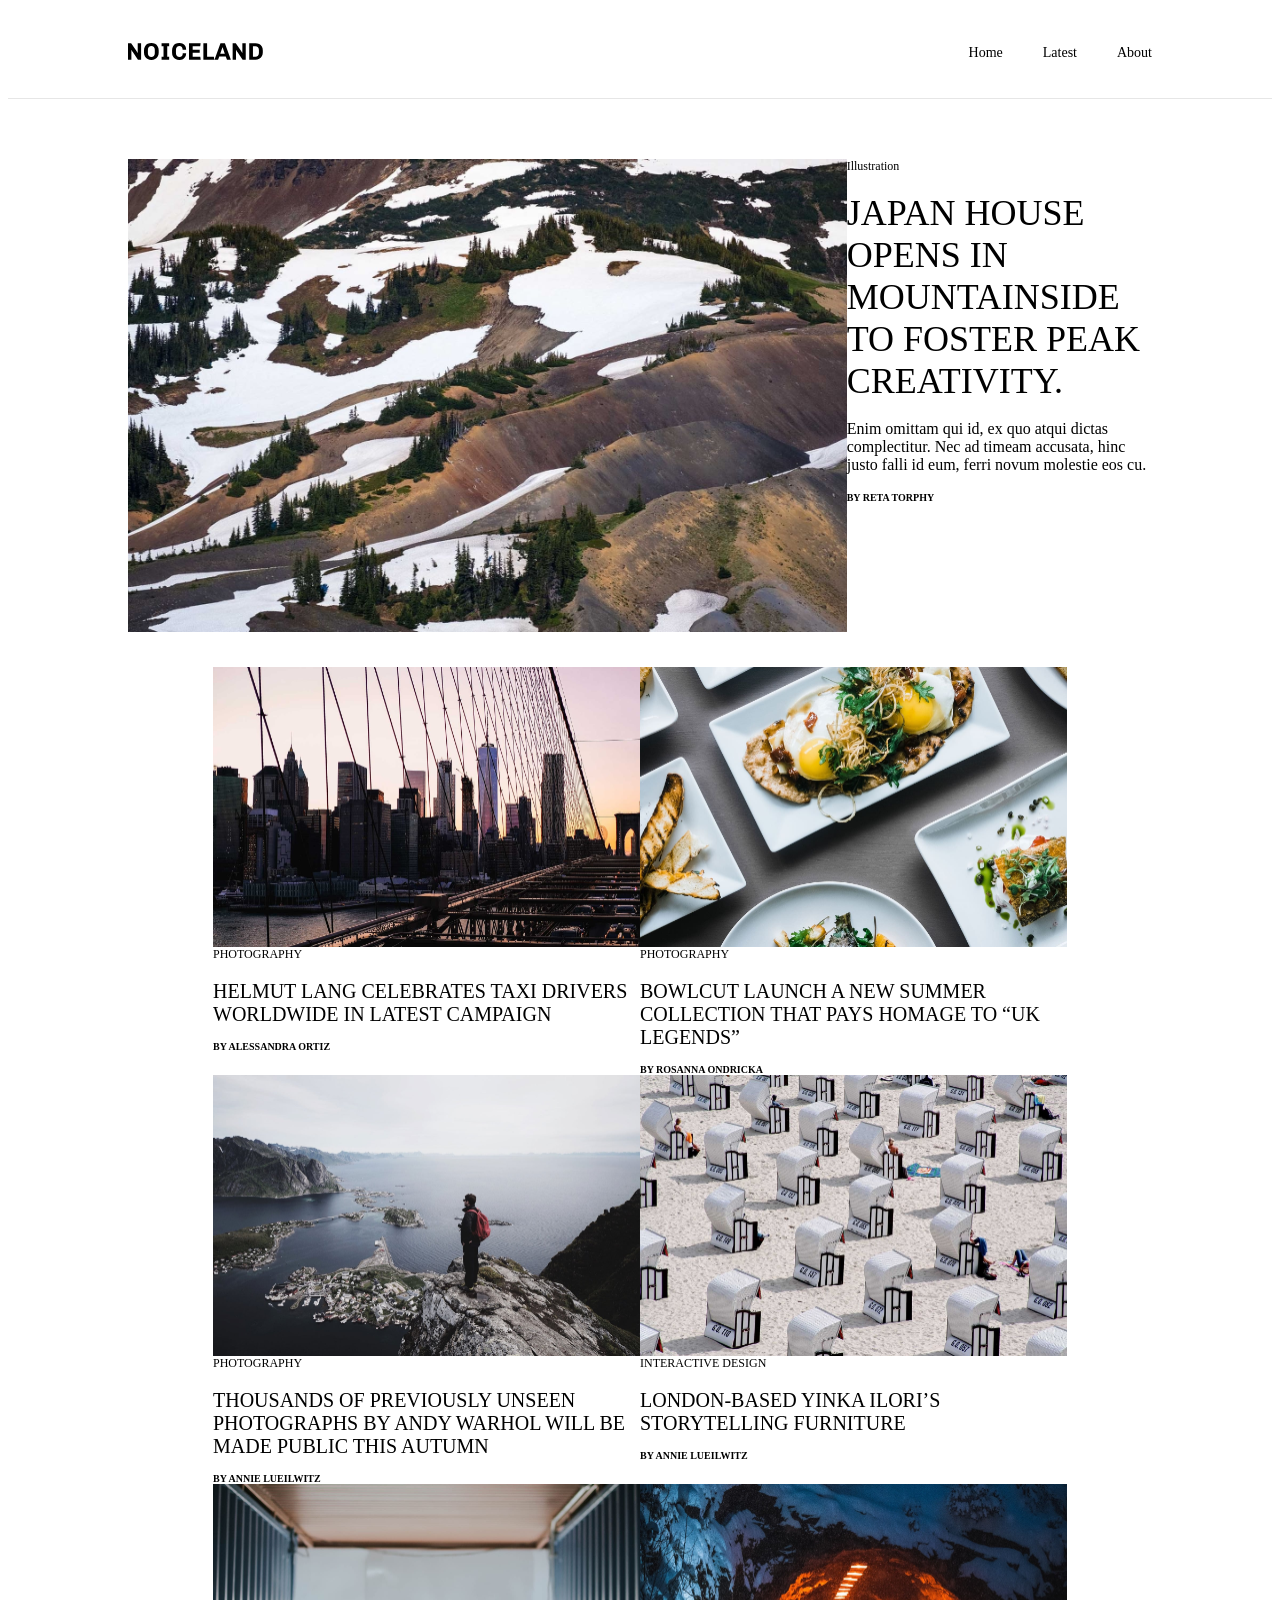
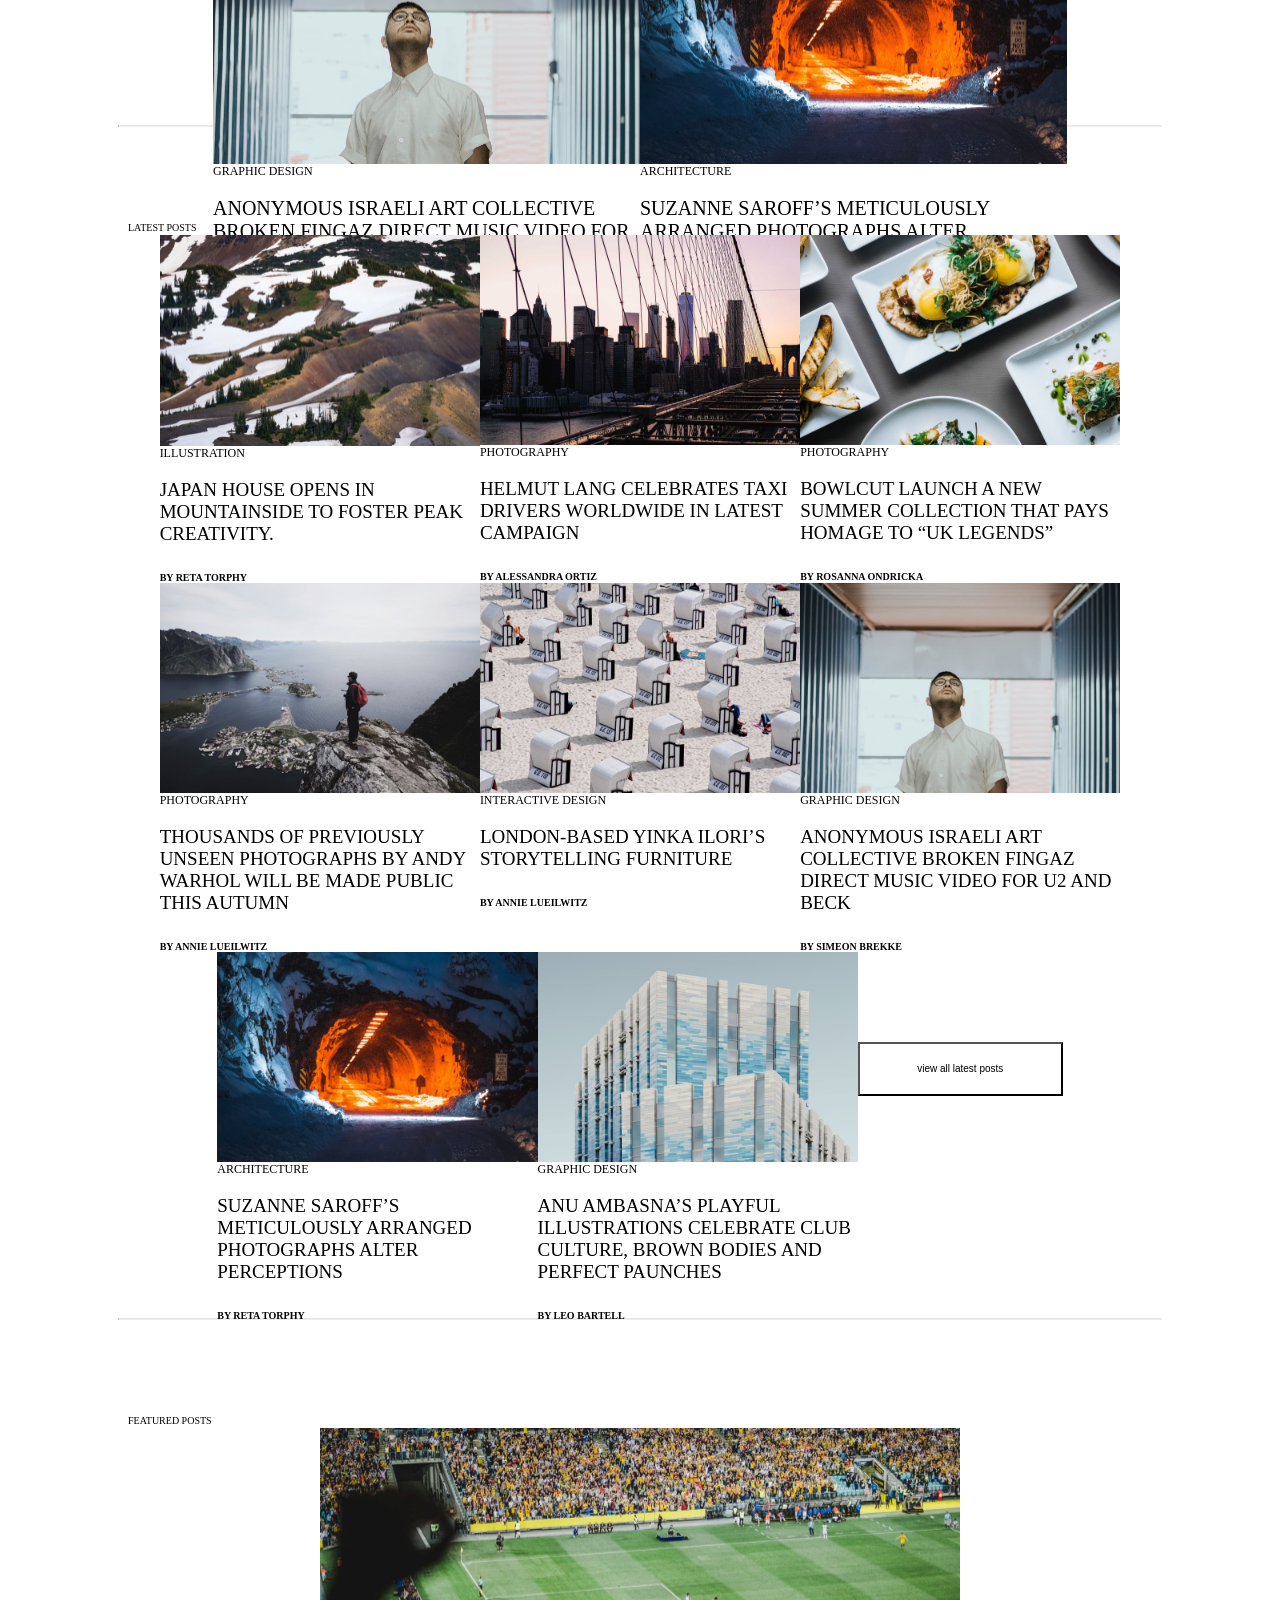
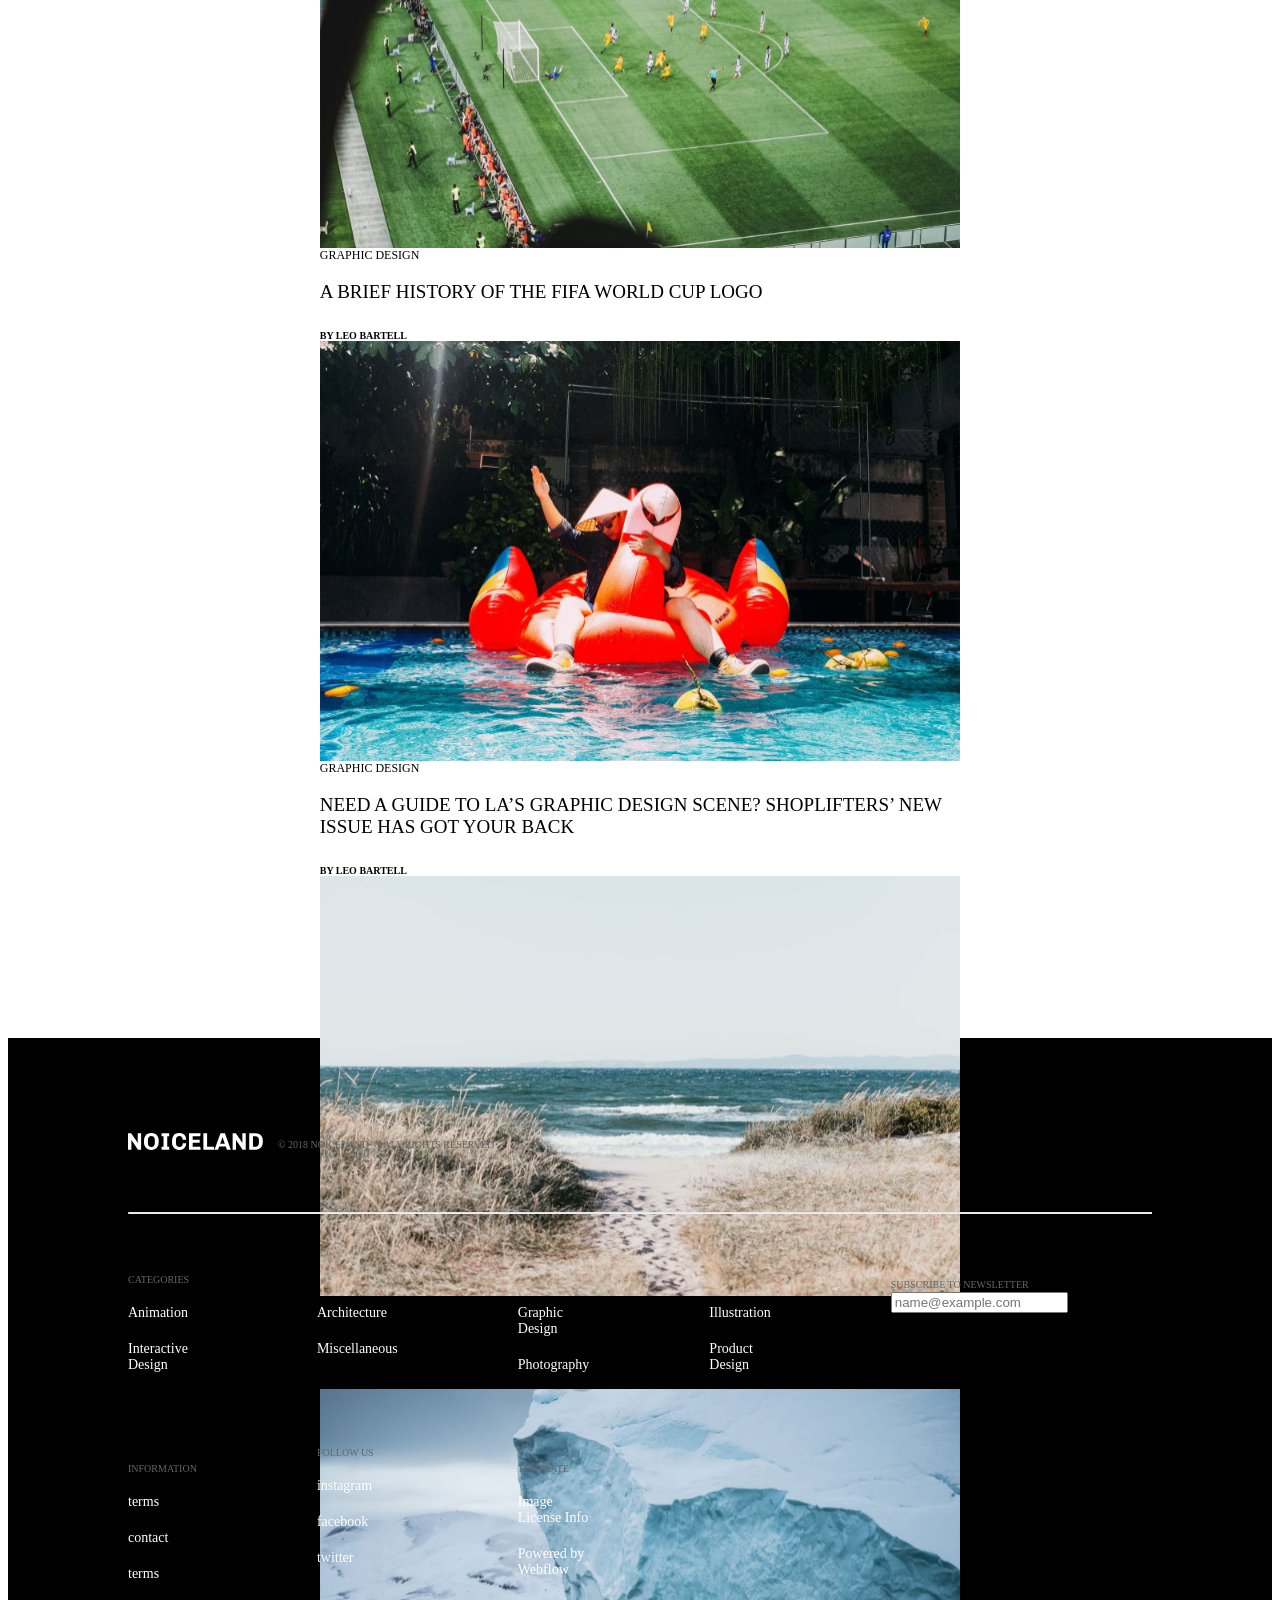
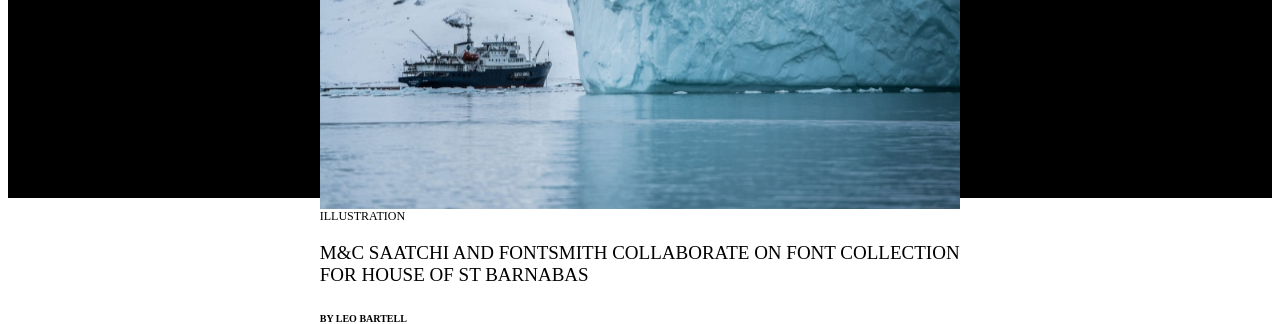
==== commit 32faee71: "fix" ====
--- a/noiceland.html
+++ b/noiceland.html
@@ -22,7 +22,7 @@
         <div class="card_1 markup_boundaries">
             <span class="text-top">Illustration</span>
             <span class="text-head">JAPAN HOUSE OPENS IN MOUNTAINSIDE TO FOSTER PEAK CREATIVITY.</span>
-         <span class="text-parag">Enim omittam qui id, ex quo atqui dictas complectitur. Nec ad timeam accusata, hinc justo falli id eum, ferri novum molestie eos cu.</span>
+            <span class="text-parag">Enim omittam qui id, ex quo atqui dictas complectitur. Nec ad timeam accusata, hinc justo falli id eum, ferri novum molestie eos cu.</span>
             <span class="text-bottom">BY RETA TORPHY</span>
         </div>
     </div>
--- a/noiceland.css
+++ b/noiceland.css
@@ -1,11 +1,58 @@
-.markup_boundaries {
-	border-color: red;
-	border-style: solid;
-}
-
-.f {
-    fill: red;
-}
+.markup_row {
+	background: #6027671f;
+}
+
+.markup_column {
+	background: #00d7ff30;
+}
+
+.header_logo_width {
+    width: 135px;
+}
+.cont_header {
+    margin: 0px 120px 60px;
+    border-bottom: 1px solid red;
+}
+
+.link_menu {
+    display: flex;
+    justify-content: space-between;
+    padding: 35px 20px 35px 0px;
+}
+
+.flex_size_con_2 {
+    width: 100%;
+}
+
+.con_1 {
+    margin: 0px 120px 60px;
+    flex: 1 1 auto;
+}
+
+.con_1_col_1 {
+    padding-left: 0px;
+}
+
+.con_1_col_2 {
+    padding-left: 50px;
+}
+
+.con_2 {
+    margin: 0px 120px 60px;
+    padding: 0px;
+    flex: 1 1 auto;
+    border-bottom: 1px solid red;
+}
+.con_2_row_1 {
+    margin-bottom: 30px;
+}
+
+.con_3 {
+    margin: 0px 120px 60px;
+    padding: 0px;
+    flex: 1 1 auto;
+}
+
 .header {
 	display: flex;
 	flex-direction: row;
@@ -33,7 +80,7 @@
 
 .nav-menu {
 	display: inline-flex;
-	flex-direction: row;
+
 }
 
 .nav-menu a {
@@ -165,6 +212,7 @@
     display: flex;
 	flex-direction: row;
 	justify-content: left;
+	padding: 0px;
 	margin-right: 120px;
 	height: 90px;
 }
